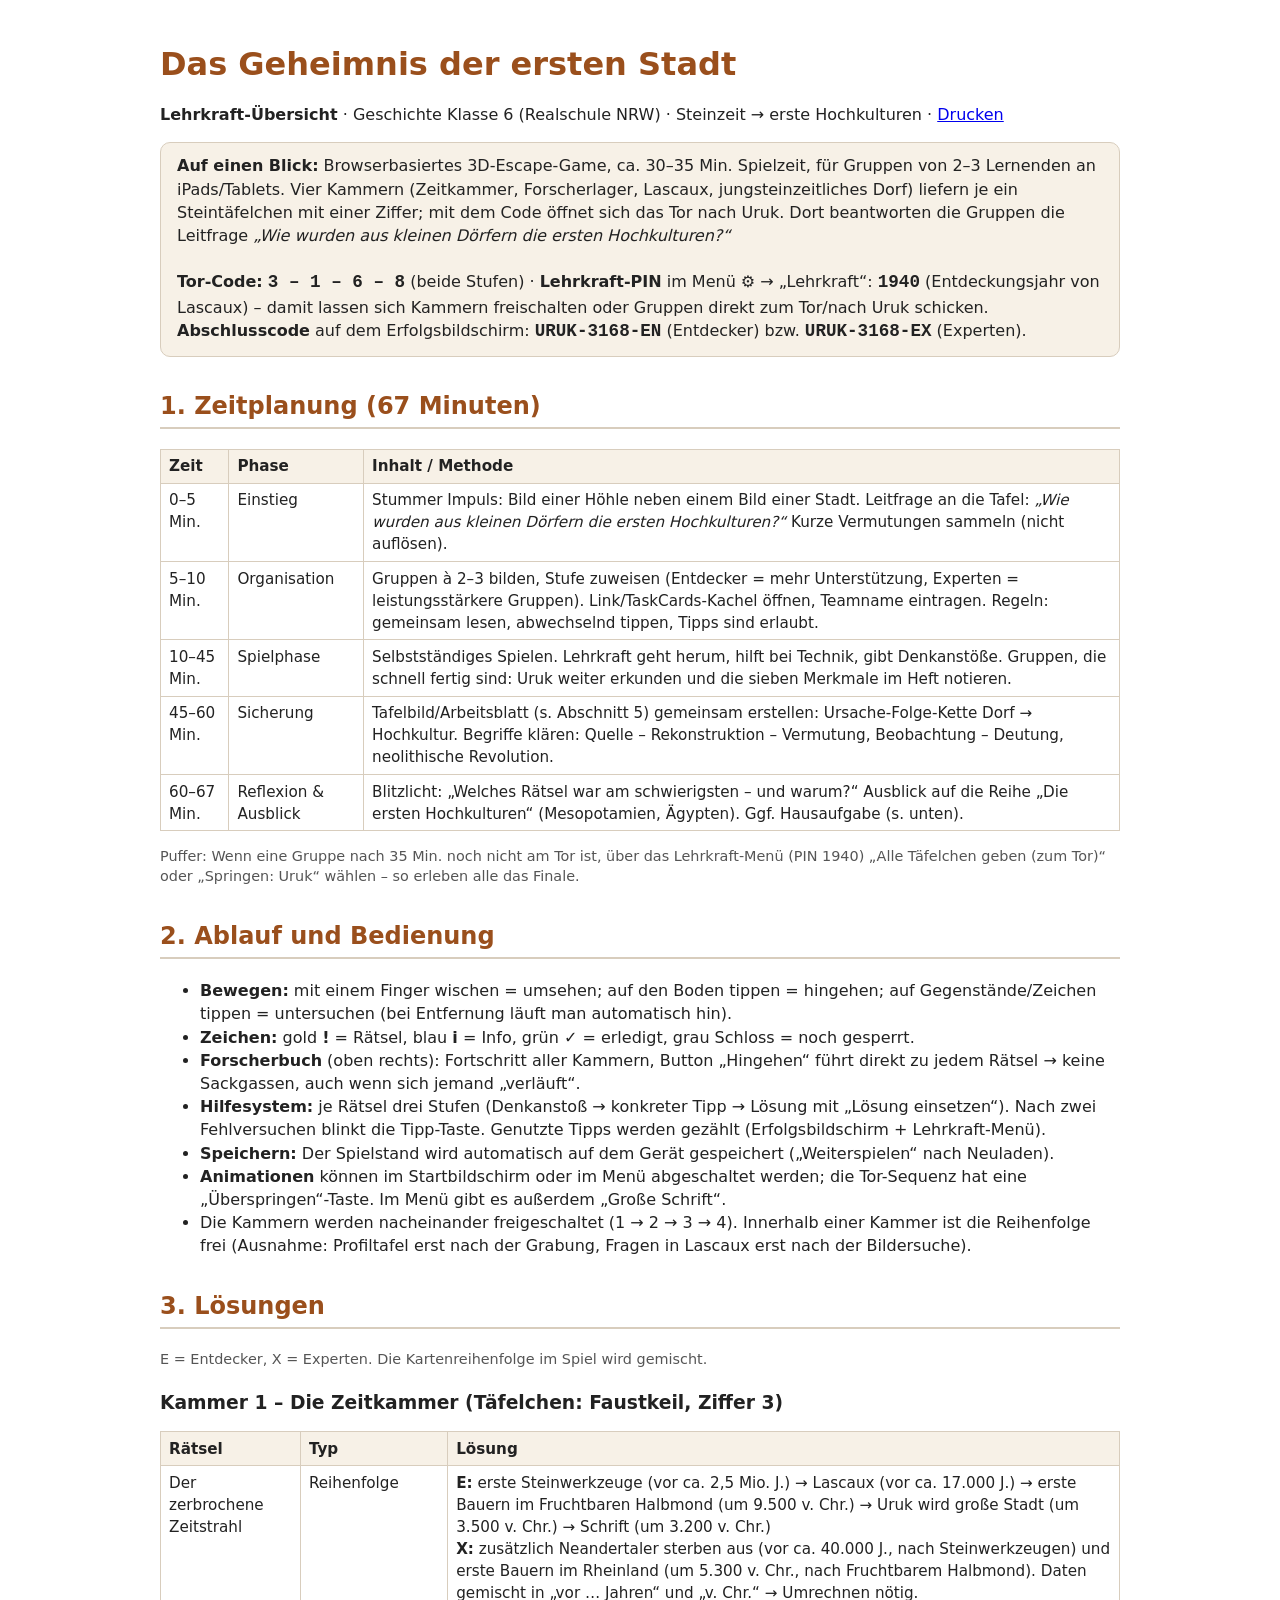
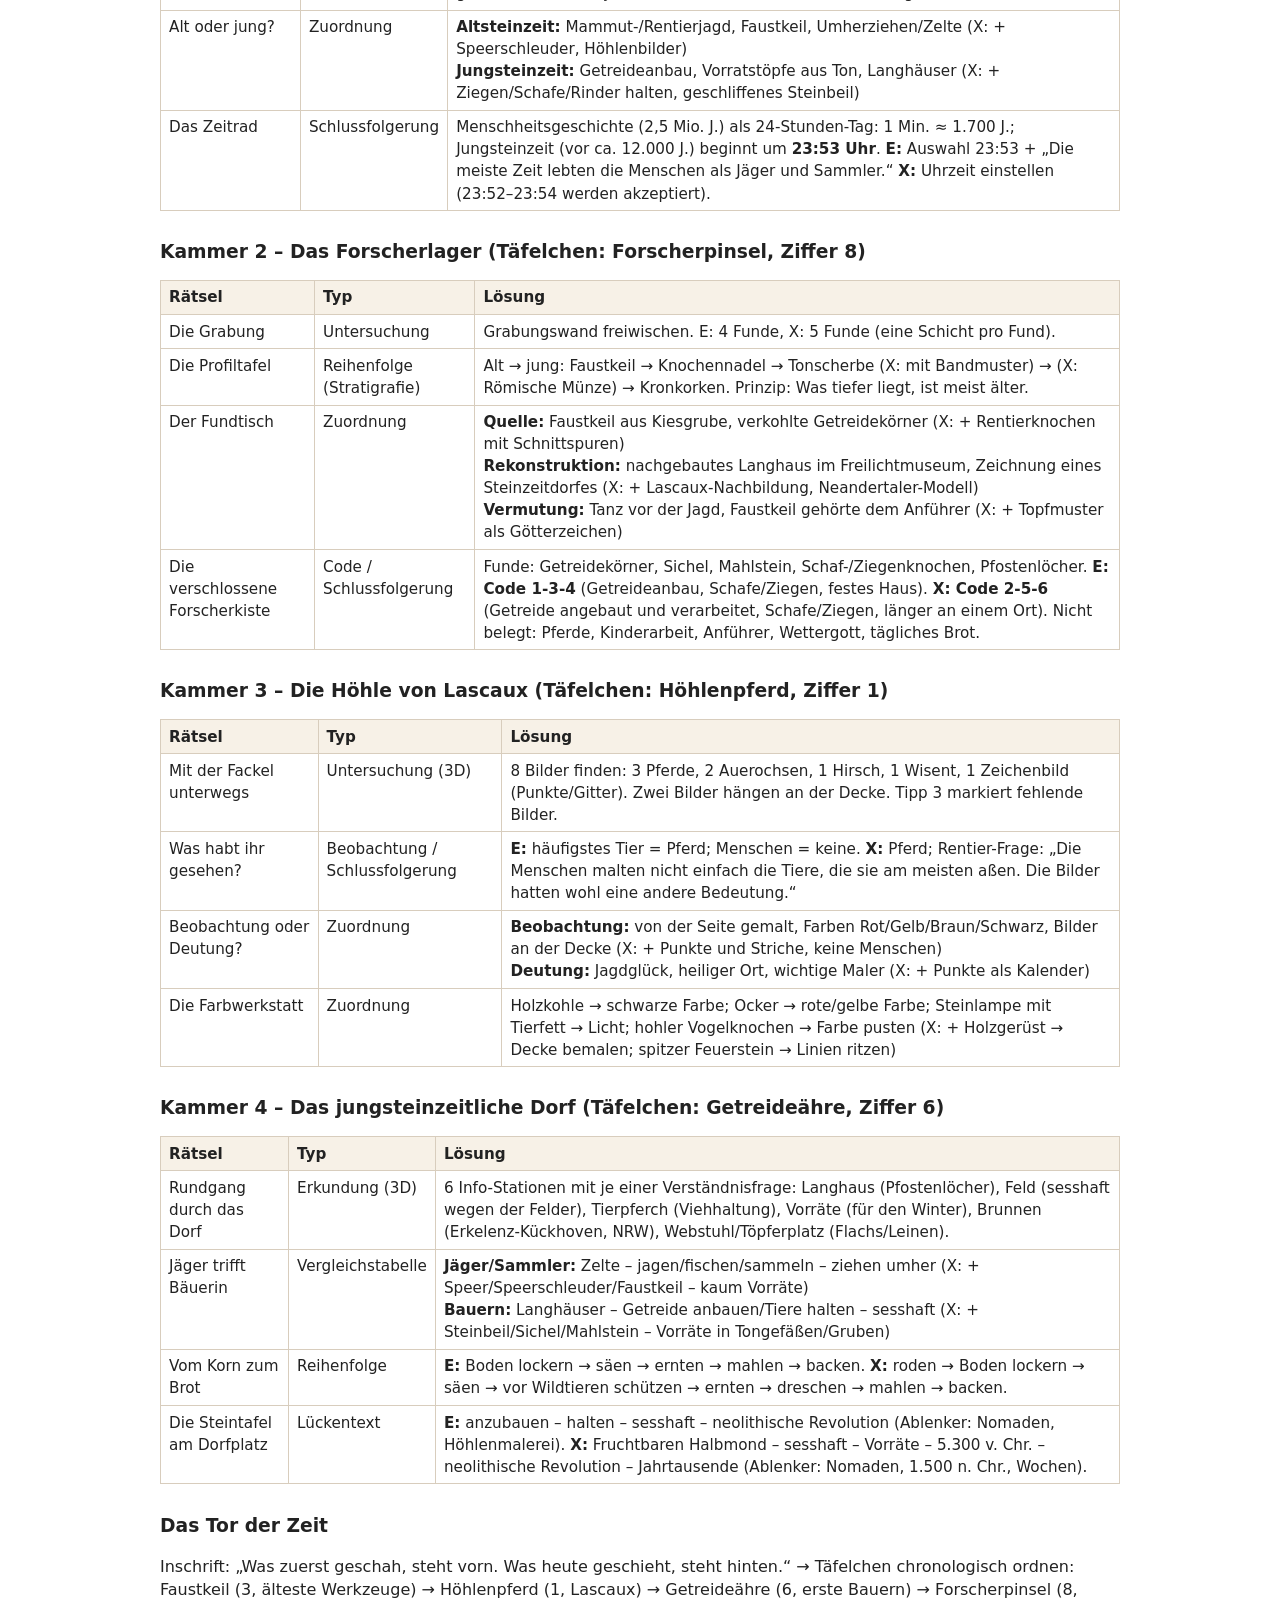
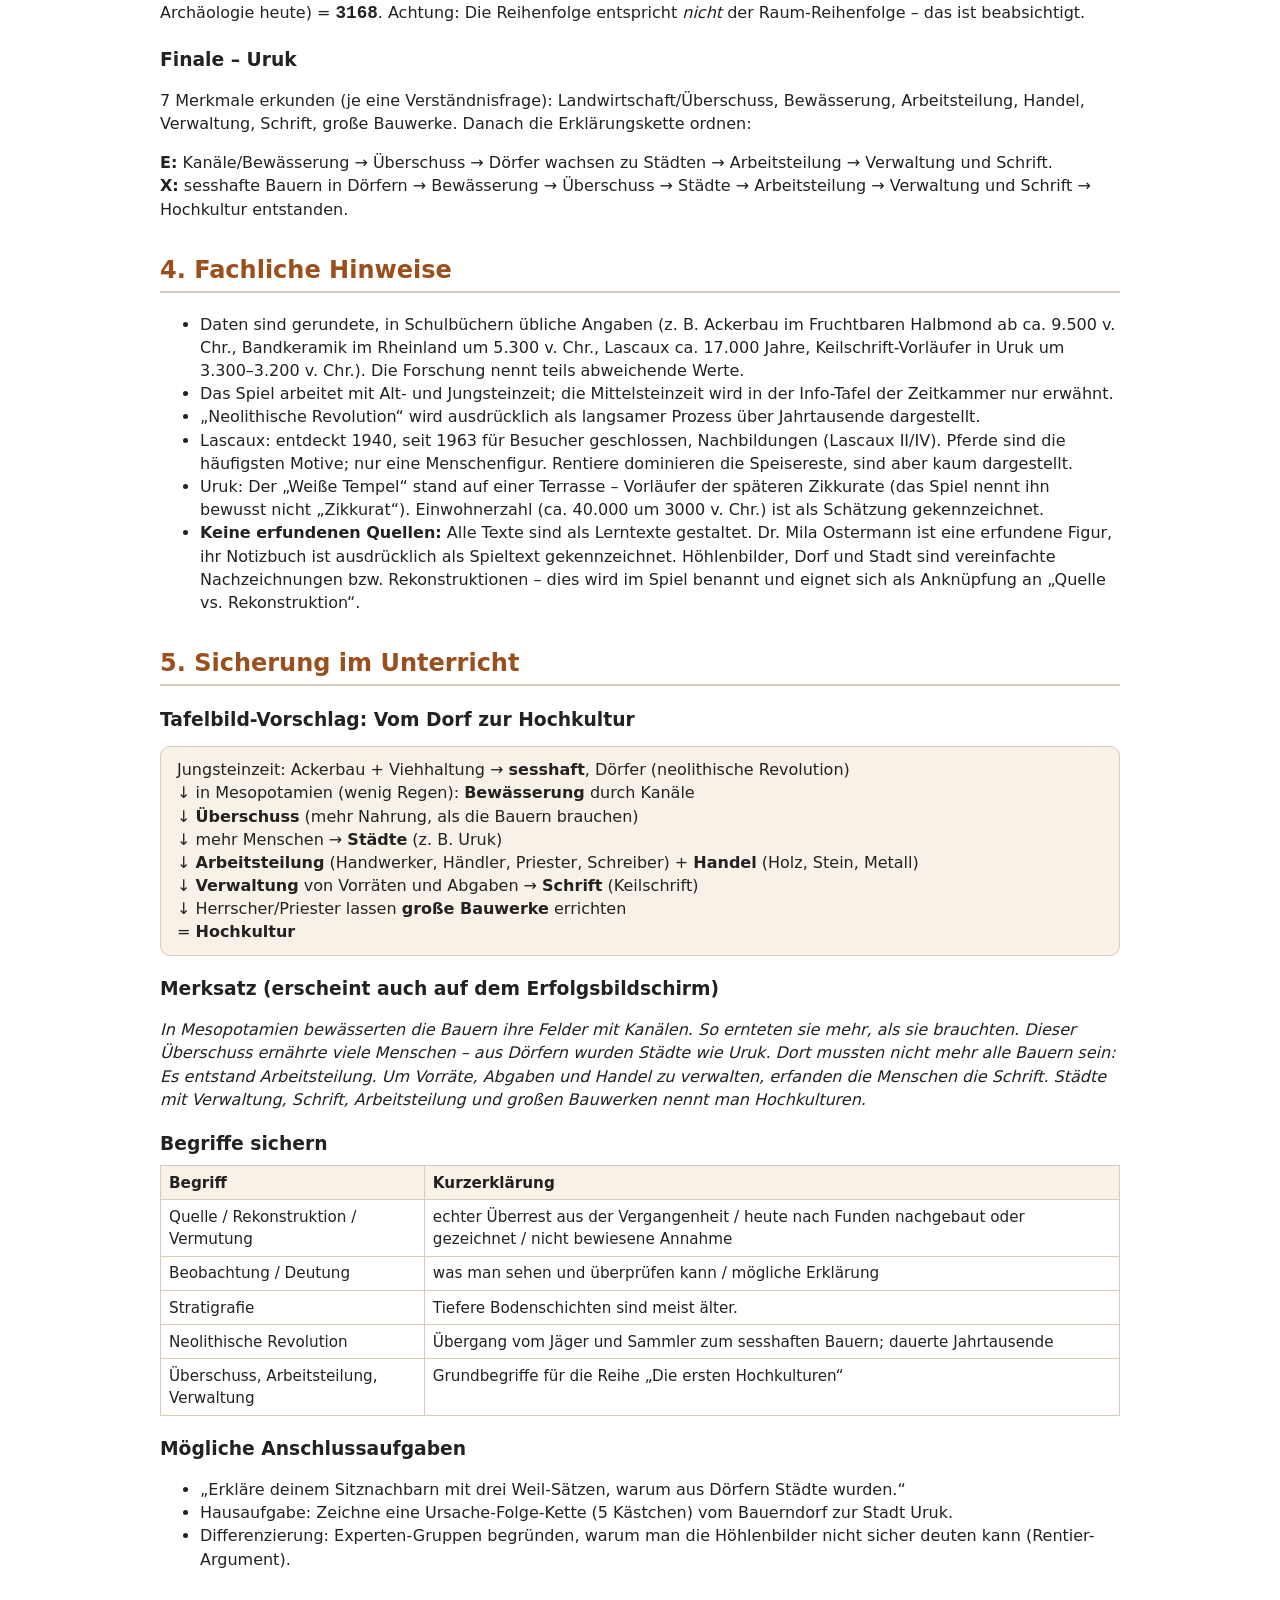
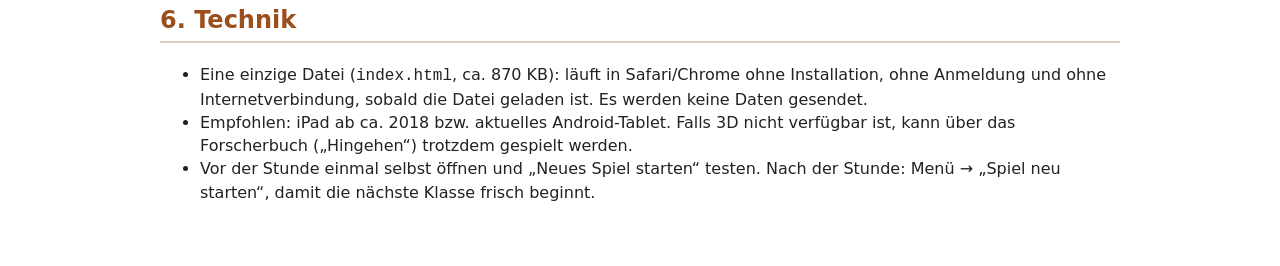
==== erste-stadt/lehrkraft.html @ 6abe15ce "Neues 3D-Escape-Game „Das Geheimnis der ersten Stadt“ (Geschichte Kl. 6) Browserbasiertes Escape-Gam" ====
<!doctype html>
<html lang="de">
<head>
<meta charset="utf-8">
<meta name="viewport" content="width=device-width, initial-scale=1">
<title>Lehrkraft-Übersicht – Das Geheimnis der ersten Stadt</title>
<style>
  :root { --ink:#222; --muted:#555; --acc:#9a4f1c; --bg:#fff; --line:#d8cdbd; --soft:#f7f1e7; }
  @media (prefers-color-scheme: dark) { :root:not([data-theme="light"]) { --ink:#eee; --muted:#bbb; --acc:#f0a86a; --bg:#1b1713; --line:#4a3f33; --soft:#2a231c; } }
  body { font-family: system-ui, -apple-system, "Segoe UI", sans-serif; color: var(--ink); background: var(--bg); max-width: 960px; margin: 0 auto; padding: 1.2rem 16px 3rem; line-height: 1.45; font-size: 16px; }
  h1 { color: var(--acc); margin-bottom: .2rem; } h2 { color: var(--acc); border-bottom: 2px solid var(--line); padding-bottom: .2rem; margin-top: 2rem; }
  h3 { margin: 1.2rem 0 .4rem; }
  table { border-collapse: collapse; width: 100%; margin: .5rem 0; font-size: .95rem; }
  th, td { border: 1px solid var(--line); padding: .35rem .5rem; vertical-align: top; text-align: left; }
  th { background: var(--soft); }
  .box { background: var(--soft); border: 1px solid var(--line); border-radius: 10px; padding: .7rem 1rem; margin: .8rem 0; }
  .code { font-family: ui-monospace, Menlo, monospace; font-weight: 700; font-size: 1.1em; }
  .small { color: var(--muted); font-size: .9rem; }
  .wrap { overflow-x: auto; }
  @media print { body { font-size: 11pt; max-width: none; } h2 { break-after: avoid; } table { break-inside: auto; } tr { break-inside: avoid; } .noprint { display: none; } }
</style>
</head>
<body>
<h1>Das Geheimnis der ersten Stadt</h1>
<p><b>Lehrkraft-Übersicht</b> · Geschichte Klasse 6 (Realschule NRW) · Steinzeit → erste Hochkulturen · <span class="noprint"><a href="javascript:print()">Drucken</a></span></p>

<div class="box">
  <b>Auf einen Blick:</b> Browserbasiertes 3D-Escape-Game, ca. 30–35 Min. Spielzeit, für Gruppen von 2–3 Lernenden an iPads/Tablets. Vier Kammern (Zeitkammer, Forscherlager, Lascaux, jungsteinzeitliches Dorf) liefern je ein Steintäfelchen mit einer Ziffer; mit dem Code öffnet sich das Tor nach Uruk. Dort beantworten die Gruppen die Leitfrage <i>„Wie wurden aus kleinen Dörfern die ersten Hochkulturen?“</i>
  <br><br>
  <b>Tor-Code:</b> <span class="code">3 – 1 – 6 – 8</span> (beide Stufen) · <b>Lehrkraft-PIN</b> im Menü ⚙️ → „Lehrkraft“: <span class="code">1940</span> (Entdeckungsjahr von Lascaux) – damit lassen sich Kammern freischalten oder Gruppen direkt zum Tor/nach Uruk schicken.
  <br><b>Abschlusscode</b> auf dem Erfolgsbildschirm: <span class="code">URUK-3168-EN</span> (Entdecker) bzw. <span class="code">URUK-3168-EX</span> (Experten).
</div>

<h2>1. Zeitplanung (67 Minuten)</h2>
<table>
<tr><th>Zeit</th><th>Phase</th><th>Inhalt / Methode</th></tr>
<tr><td>0–5 Min.</td><td>Einstieg</td><td>Stummer Impuls: Bild einer Höhle neben einem Bild einer Stadt. Leitfrage an die Tafel: <i>„Wie wurden aus kleinen Dörfern die ersten Hochkulturen?“</i> Kurze Vermutungen sammeln (nicht auflösen).</td></tr>
<tr><td>5–10 Min.</td><td>Organisation</td><td>Gruppen à 2–3 bilden, Stufe zuweisen (Entdecker = mehr Unterstützung, Experten = leistungsstärkere Gruppen). Link/TaskCards-Kachel öffnen, Teamname eintragen. Regeln: gemeinsam lesen, abwechselnd tippen, Tipps sind erlaubt.</td></tr>
<tr><td>10–45 Min.</td><td>Spielphase</td><td>Selbstständiges Spielen. Lehrkraft geht herum, hilft bei Technik, gibt Denkanstöße. Gruppen, die schnell fertig sind: Uruk weiter erkunden und die sieben Merkmale im Heft notieren.</td></tr>
<tr><td>45–60 Min.</td><td>Sicherung</td><td>Tafelbild/Arbeitsblatt (s. Abschnitt 5) gemeinsam erstellen: Ursache-Folge-Kette Dorf → Hochkultur. Begriffe klären: Quelle – Rekonstruktion – Vermutung, Beobachtung – Deutung, neolithische Revolution.</td></tr>
<tr><td>60–67 Min.</td><td>Reflexion & Ausblick</td><td>Blitzlicht: „Welches Rätsel war am schwierigsten – und warum?“ Ausblick auf die Reihe „Die ersten Hochkulturen“ (Mesopotamien, Ägypten). Ggf. Hausaufgabe (s. unten).</td></tr>
</table>
<p class="small">Puffer: Wenn eine Gruppe nach 35 Min. noch nicht am Tor ist, über das Lehrkraft-Menü (PIN 1940) „Alle Täfelchen geben (zum Tor)“ oder „Springen: Uruk“ wählen – so erleben alle das Finale.</p>

<h2>2. Ablauf und Bedienung</h2>
<ul>
  <li><b>Bewegen:</b> mit einem Finger wischen = umsehen; auf den Boden tippen = hingehen; auf Gegenstände/Zeichen tippen = untersuchen (bei Entfernung läuft man automatisch hin).</li>
  <li><b>Zeichen:</b> gold <b>!</b> = Rätsel, blau <b>i</b> = Info, grün <b>✓</b> = erledigt, grau Schloss = noch gesperrt.</li>
  <li><b>Forscherbuch</b> (oben rechts): Fortschritt aller Kammern, Button „Hingehen“ führt direkt zu jedem Rätsel → keine Sackgassen, auch wenn sich jemand „verläuft“.</li>
  <li><b>Hilfesystem:</b> je Rätsel drei Stufen (Denkanstoß → konkreter Tipp → Lösung mit „Lösung einsetzen“). Nach zwei Fehlversuchen blinkt die Tipp-Taste. Genutzte Tipps werden gezählt (Erfolgsbildschirm + Lehrkraft-Menü).</li>
  <li><b>Speichern:</b> Der Spielstand wird automatisch auf dem Gerät gespeichert („Weiterspielen“ nach Neuladen).</li>
  <li><b>Animationen</b> können im Startbildschirm oder im Menü abgeschaltet werden; die Tor-Sequenz hat eine „Überspringen“-Taste. Im Menü gibt es außerdem „Große Schrift“.</li>
  <li>Die Kammern werden nacheinander freigeschaltet (1 → 2 → 3 → 4). Innerhalb einer Kammer ist die Reihenfolge frei (Ausnahme: Profiltafel erst nach der Grabung, Fragen in Lascaux erst nach der Bildersuche).</li>
</ul>

<h2>3. Lösungen</h2>
<p class="small">E = Entdecker, X = Experten. Die Kartenreihenfolge im Spiel wird gemischt.</p>

<h3>Kammer 1 – Die Zeitkammer (Täfelchen: Faustkeil, Ziffer 3)</h3>
<div class="wrap"><table>
<tr><th>Rätsel</th><th>Typ</th><th>Lösung</th></tr>
<tr><td>Der zerbrochene Zeitstrahl</td><td>Reihenfolge</td><td><b>E:</b> erste Steinwerkzeuge (vor ca. 2,5 Mio. J.) → Lascaux (vor ca. 17.000 J.) → erste Bauern im Fruchtbaren Halbmond (um 9.500 v. Chr.) → Uruk wird große Stadt (um 3.500 v. Chr.) → Schrift (um 3.200 v. Chr.)<br><b>X:</b> zusätzlich Neandertaler sterben aus (vor ca. 40.000 J., nach Steinwerkzeugen) und erste Bauern im Rheinland (um 5.300 v. Chr., nach Fruchtbarem Halbmond). Daten gemischt in „vor … Jahren“ und „v. Chr.“ → Umrechnen nötig.</td></tr>
<tr><td>Alt oder jung?</td><td>Zuordnung</td><td><b>Altsteinzeit:</b> Mammut-/Rentierjagd, Faustkeil, Umherziehen/Zelte (X: + Speerschleuder, Höhlenbilder)<br><b>Jungsteinzeit:</b> Getreideanbau, Vorratstöpfe aus Ton, Langhäuser (X: + Ziegen/Schafe/Rinder halten, geschliffenes Steinbeil)</td></tr>
<tr><td>Das Zeitrad</td><td>Schlussfolgerung</td><td>Menschheitsgeschichte (2,5 Mio. J.) als 24-Stunden-Tag: 1 Min. ≈ 1.700 J.; Jungsteinzeit (vor ca. 12.000 J.) beginnt um <b>23:53 Uhr</b>. <b>E:</b> Auswahl 23:53 + „Die meiste Zeit lebten die Menschen als Jäger und Sammler.“ <b>X:</b> Uhrzeit einstellen (23:52–23:54 werden akzeptiert).</td></tr>
</table></div>

<h3>Kammer 2 – Das Forscherlager (Täfelchen: Forscherpinsel, Ziffer 8)</h3>
<div class="wrap"><table>
<tr><th>Rätsel</th><th>Typ</th><th>Lösung</th></tr>
<tr><td>Die Grabung</td><td>Untersuchung</td><td>Grabungswand freiwischen. E: 4 Funde, X: 5 Funde (eine Schicht pro Fund).</td></tr>
<tr><td>Die Profiltafel</td><td>Reihenfolge (Stratigrafie)</td><td>Alt → jung: Faustkeil → Knochennadel → Tonscherbe (X: mit Bandmuster) → (X: Römische Münze) → Kronkorken. Prinzip: Was tiefer liegt, ist meist älter.</td></tr>
<tr><td>Der Fundtisch</td><td>Zuordnung</td><td><b>Quelle:</b> Faustkeil aus Kiesgrube, verkohlte Getreidekörner (X: + Rentierknochen mit Schnittspuren)<br><b>Rekonstruktion:</b> nachgebautes Langhaus im Freilichtmuseum, Zeichnung eines Steinzeitdorfes (X: + Lascaux-Nachbildung, Neandertaler-Modell)<br><b>Vermutung:</b> Tanz vor der Jagd, Faustkeil gehörte dem Anführer (X: + Topfmuster als Götterzeichen)</td></tr>
<tr><td>Die verschlossene Forscherkiste</td><td>Code / Schlussfolgerung</td><td>Funde: Getreidekörner, Sichel, Mahlstein, Schaf-/Ziegenknochen, Pfostenlöcher. <b>E: Code 1-3-4</b> (Getreideanbau, Schafe/Ziegen, festes Haus). <b>X: Code 2-5-6</b> (Getreide angebaut und verarbeitet, Schafe/Ziegen, länger an einem Ort). Nicht belegt: Pferde, Kinderarbeit, Anführer, Wettergott, tägliches Brot.</td></tr>
</table></div>

<h3>Kammer 3 – Die Höhle von Lascaux (Täfelchen: Höhlenpferd, Ziffer 1)</h3>
<div class="wrap"><table>
<tr><th>Rätsel</th><th>Typ</th><th>Lösung</th></tr>
<tr><td>Mit der Fackel unterwegs</td><td>Untersuchung (3D)</td><td>8 Bilder finden: 3 Pferde, 2 Auerochsen, 1 Hirsch, 1 Wisent, 1 Zeichenbild (Punkte/Gitter). Zwei Bilder hängen an der Decke. Tipp 3 markiert fehlende Bilder.</td></tr>
<tr><td>Was habt ihr gesehen?</td><td>Beobachtung / Schlussfolgerung</td><td><b>E:</b> häufigstes Tier = Pferd; Menschen = keine. <b>X:</b> Pferd; Rentier-Frage: „Die Menschen malten nicht einfach die Tiere, die sie am meisten aßen. Die Bilder hatten wohl eine andere Bedeutung.“</td></tr>
<tr><td>Beobachtung oder Deutung?</td><td>Zuordnung</td><td><b>Beobachtung:</b> von der Seite gemalt, Farben Rot/Gelb/Braun/Schwarz, Bilder an der Decke (X: + Punkte und Striche, keine Menschen)<br><b>Deutung:</b> Jagdglück, heiliger Ort, wichtige Maler (X: + Punkte als Kalender)</td></tr>
<tr><td>Die Farbwerkstatt</td><td>Zuordnung</td><td>Holzkohle → schwarze Farbe; Ocker → rote/gelbe Farbe; Steinlampe mit Tierfett → Licht; hohler Vogelknochen → Farbe pusten (X: + Holzgerüst → Decke bemalen; spitzer Feuerstein → Linien ritzen)</td></tr>
</table></div>

<h3>Kammer 4 – Das jungsteinzeitliche Dorf (Täfelchen: Getreideähre, Ziffer 6)</h3>
<div class="wrap"><table>
<tr><th>Rätsel</th><th>Typ</th><th>Lösung</th></tr>
<tr><td>Rundgang durch das Dorf</td><td>Erkundung (3D)</td><td>6 Info-Stationen mit je einer Verständnisfrage: Langhaus (Pfostenlöcher), Feld (sesshaft wegen der Felder), Tierpferch (Viehhaltung), Vorräte (für den Winter), Brunnen (Erkelenz-Kückhoven, NRW), Webstuhl/Töpferplatz (Flachs/Leinen).</td></tr>
<tr><td>Jäger trifft Bäuerin</td><td>Vergleichstabelle</td><td><b>Jäger/Sammler:</b> Zelte – jagen/fischen/sammeln – ziehen umher (X: + Speer/Speerschleuder/Faustkeil – kaum Vorräte)<br><b>Bauern:</b> Langhäuser – Getreide anbauen/Tiere halten – sesshaft (X: + Steinbeil/Sichel/Mahlstein – Vorräte in Tongefäßen/Gruben)</td></tr>
<tr><td>Vom Korn zum Brot</td><td>Reihenfolge</td><td><b>E:</b> Boden lockern → säen → ernten → mahlen → backen. <b>X:</b> roden → Boden lockern → säen → vor Wildtieren schützen → ernten → dreschen → mahlen → backen.</td></tr>
<tr><td>Die Steintafel am Dorfplatz</td><td>Lückentext</td><td><b>E:</b> anzubauen – halten – sesshaft – neolithische Revolution (Ablenker: Nomaden, Höhlenmalerei). <b>X:</b> Fruchtbaren Halbmond – sesshaft – Vorräte – 5.300 v. Chr. – neolithische Revolution – Jahrtausende (Ablenker: Nomaden, 1.500 n. Chr., Wochen).</td></tr>
</table></div>

<h3>Das Tor der Zeit</h3>
<p>Inschrift: „Was zuerst geschah, steht vorn. Was heute geschieht, steht hinten.“ → Täfelchen chronologisch ordnen: Faustkeil (3, älteste Werkzeuge) → Höhlenpferd (1, Lascaux) → Getreideähre (6, erste Bauern) → Forscherpinsel (8, Archäologie heute) = <span class="code">3168</span>. Achtung: Die Reihenfolge entspricht <i>nicht</i> der Raum-Reihenfolge – das ist beabsichtigt.</p>

<h3>Finale – Uruk</h3>
<p>7 Merkmale erkunden (je eine Verständnisfrage): Landwirtschaft/Überschuss, Bewässerung, Arbeitsteilung, Handel, Verwaltung, Schrift, große Bauwerke. Danach die Erklärungskette ordnen:</p>
<p><b>E:</b> Kanäle/Bewässerung → Überschuss → Dörfer wachsen zu Städten → Arbeitsteilung → Verwaltung und Schrift.<br>
<b>X:</b> sesshafte Bauern in Dörfern → Bewässerung → Überschuss → Städte → Arbeitsteilung → Verwaltung und Schrift → Hochkultur entstanden.</p>

<h2>4. Fachliche Hinweise</h2>
<ul>
  <li>Daten sind gerundete, in Schulbüchern übliche Angaben (z. B. Ackerbau im Fruchtbaren Halbmond ab ca. 9.500 v. Chr., Bandkeramik im Rheinland um 5.300 v. Chr., Lascaux ca. 17.000 Jahre, Keilschrift-Vorläufer in Uruk um 3.300–3.200 v. Chr.). Die Forschung nennt teils abweichende Werte.</li>
  <li>Das Spiel arbeitet mit Alt- und Jungsteinzeit; die Mittelsteinzeit wird in der Info-Tafel der Zeitkammer nur erwähnt.</li>
  <li>„Neolithische Revolution“ wird ausdrücklich als langsamer Prozess über Jahrtausende dargestellt.</li>
  <li>Lascaux: entdeckt 1940, seit 1963 für Besucher geschlossen, Nachbildungen (Lascaux II/IV). Pferde sind die häufigsten Motive; nur eine Menschenfigur. Rentiere dominieren die Speisereste, sind aber kaum dargestellt.</li>
  <li>Uruk: Der „Weiße Tempel“ stand auf einer Terrasse – Vorläufer der späteren Zikkurate (das Spiel nennt ihn bewusst nicht „Zikkurat“). Einwohnerzahl (ca. 40.000 um 3000 v. Chr.) ist als Schätzung gekennzeichnet.</li>
  <li><b>Keine erfundenen Quellen:</b> Alle Texte sind als Lerntexte gestaltet. Dr. Mila Ostermann ist eine erfundene Figur, ihr Notizbuch ist ausdrücklich als Spieltext gekennzeichnet. Höhlenbilder, Dorf und Stadt sind vereinfachte Nachzeichnungen bzw. Rekonstruktionen – dies wird im Spiel benannt und eignet sich als Anknüpfung an „Quelle vs. Rekonstruktion“.</li>
</ul>

<h2>5. Sicherung im Unterricht</h2>
<h3>Tafelbild-Vorschlag: Vom Dorf zur Hochkultur</h3>
<div class="box">
Jungsteinzeit: Ackerbau + Viehhaltung → <b>sesshaft</b>, Dörfer (neolithische Revolution)<br>
↓ in Mesopotamien (wenig Regen): <b>Bewässerung</b> durch Kanäle<br>
↓ <b>Überschuss</b> (mehr Nahrung, als die Bauern brauchen)<br>
↓ mehr Menschen → <b>Städte</b> (z. B. Uruk)<br>
↓ <b>Arbeitsteilung</b> (Handwerker, Händler, Priester, Schreiber) + <b>Handel</b> (Holz, Stein, Metall)<br>
↓ <b>Verwaltung</b> von Vorräten und Abgaben → <b>Schrift</b> (Keilschrift)<br>
↓ Herrscher/Priester lassen <b>große Bauwerke</b> errichten<br>
= <b>Hochkultur</b>
</div>
<h3>Merksatz (erscheint auch auf dem Erfolgsbildschirm)</h3>
<p><i>In Mesopotamien bewässerten die Bauern ihre Felder mit Kanälen. So ernteten sie mehr, als sie brauchten. Dieser Überschuss ernährte viele Menschen – aus Dörfern wurden Städte wie Uruk. Dort mussten nicht mehr alle Bauern sein: Es entstand Arbeitsteilung. Um Vorräte, Abgaben und Handel zu verwalten, erfanden die Menschen die Schrift. Städte mit Verwaltung, Schrift, Arbeitsteilung und großen Bauwerken nennt man Hochkulturen.</i></p>
<h3>Begriffe sichern</h3>
<table>
<tr><th>Begriff</th><th>Kurzerklärung</th></tr>
<tr><td>Quelle / Rekonstruktion / Vermutung</td><td>echter Überrest aus der Vergangenheit / heute nach Funden nachgebaut oder gezeichnet / nicht bewiesene Annahme</td></tr>
<tr><td>Beobachtung / Deutung</td><td>was man sehen und überprüfen kann / mögliche Erklärung</td></tr>
<tr><td>Stratigrafie</td><td>Tiefere Bodenschichten sind meist älter.</td></tr>
<tr><td>Neolithische Revolution</td><td>Übergang vom Jäger und Sammler zum sesshaften Bauern; dauerte Jahrtausende</td></tr>
<tr><td>Überschuss, Arbeitsteilung, Verwaltung</td><td>Grundbegriffe für die Reihe „Die ersten Hochkulturen“</td></tr>
</table>
<h3>Mögliche Anschlussaufgaben</h3>
<ul>
  <li>„Erkläre deinem Sitznachbarn mit drei Weil-Sätzen, warum aus Dörfern Städte wurden.“</li>
  <li>Hausaufgabe: Zeichne eine Ursache-Folge-Kette (5 Kästchen) vom Bauerndorf zur Stadt Uruk.</li>
  <li>Differenzierung: Experten-Gruppen begründen, warum man die Höhlenbilder nicht sicher deuten kann (Rentier-Argument).</li>
</ul>

<h2>6. Technik</h2>
<ul>
  <li>Eine einzige Datei (<code>index.html</code>, ca. 870 KB): läuft in Safari/Chrome ohne Installation, ohne Anmeldung und ohne Internetverbindung, sobald die Datei geladen ist. Es werden keine Daten gesendet.</li>
  <li>Empfohlen: iPad ab ca. 2018 bzw. aktuelles Android-Tablet. Falls 3D nicht verfügbar ist, kann über das Forscherbuch („Hingehen“) trotzdem gespielt werden.</li>
  <li>Vor der Stunde einmal selbst öffnen und „Neues Spiel starten“ testen. Nach der Stunde: Menü → „Spiel neu starten“, damit die nächste Klasse frisch beginnt.</li>
</ul>
</body>
</html>
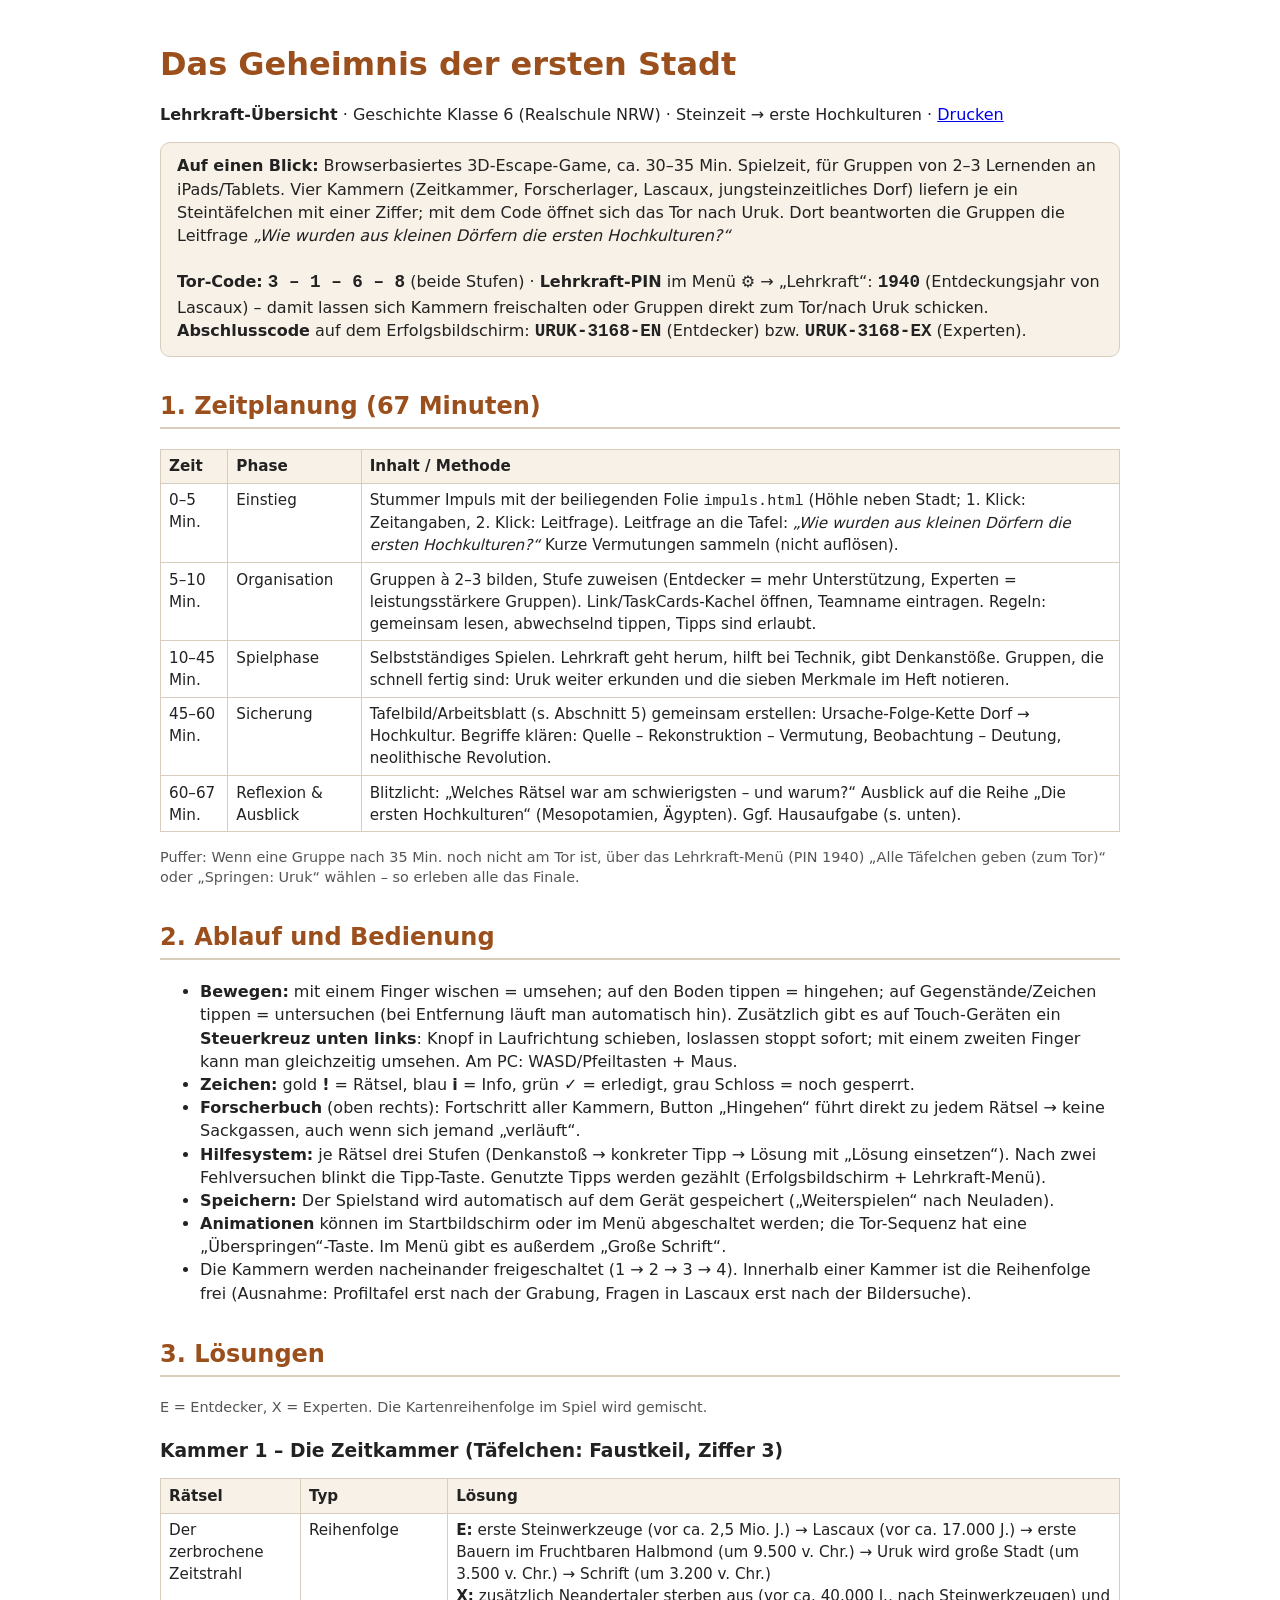
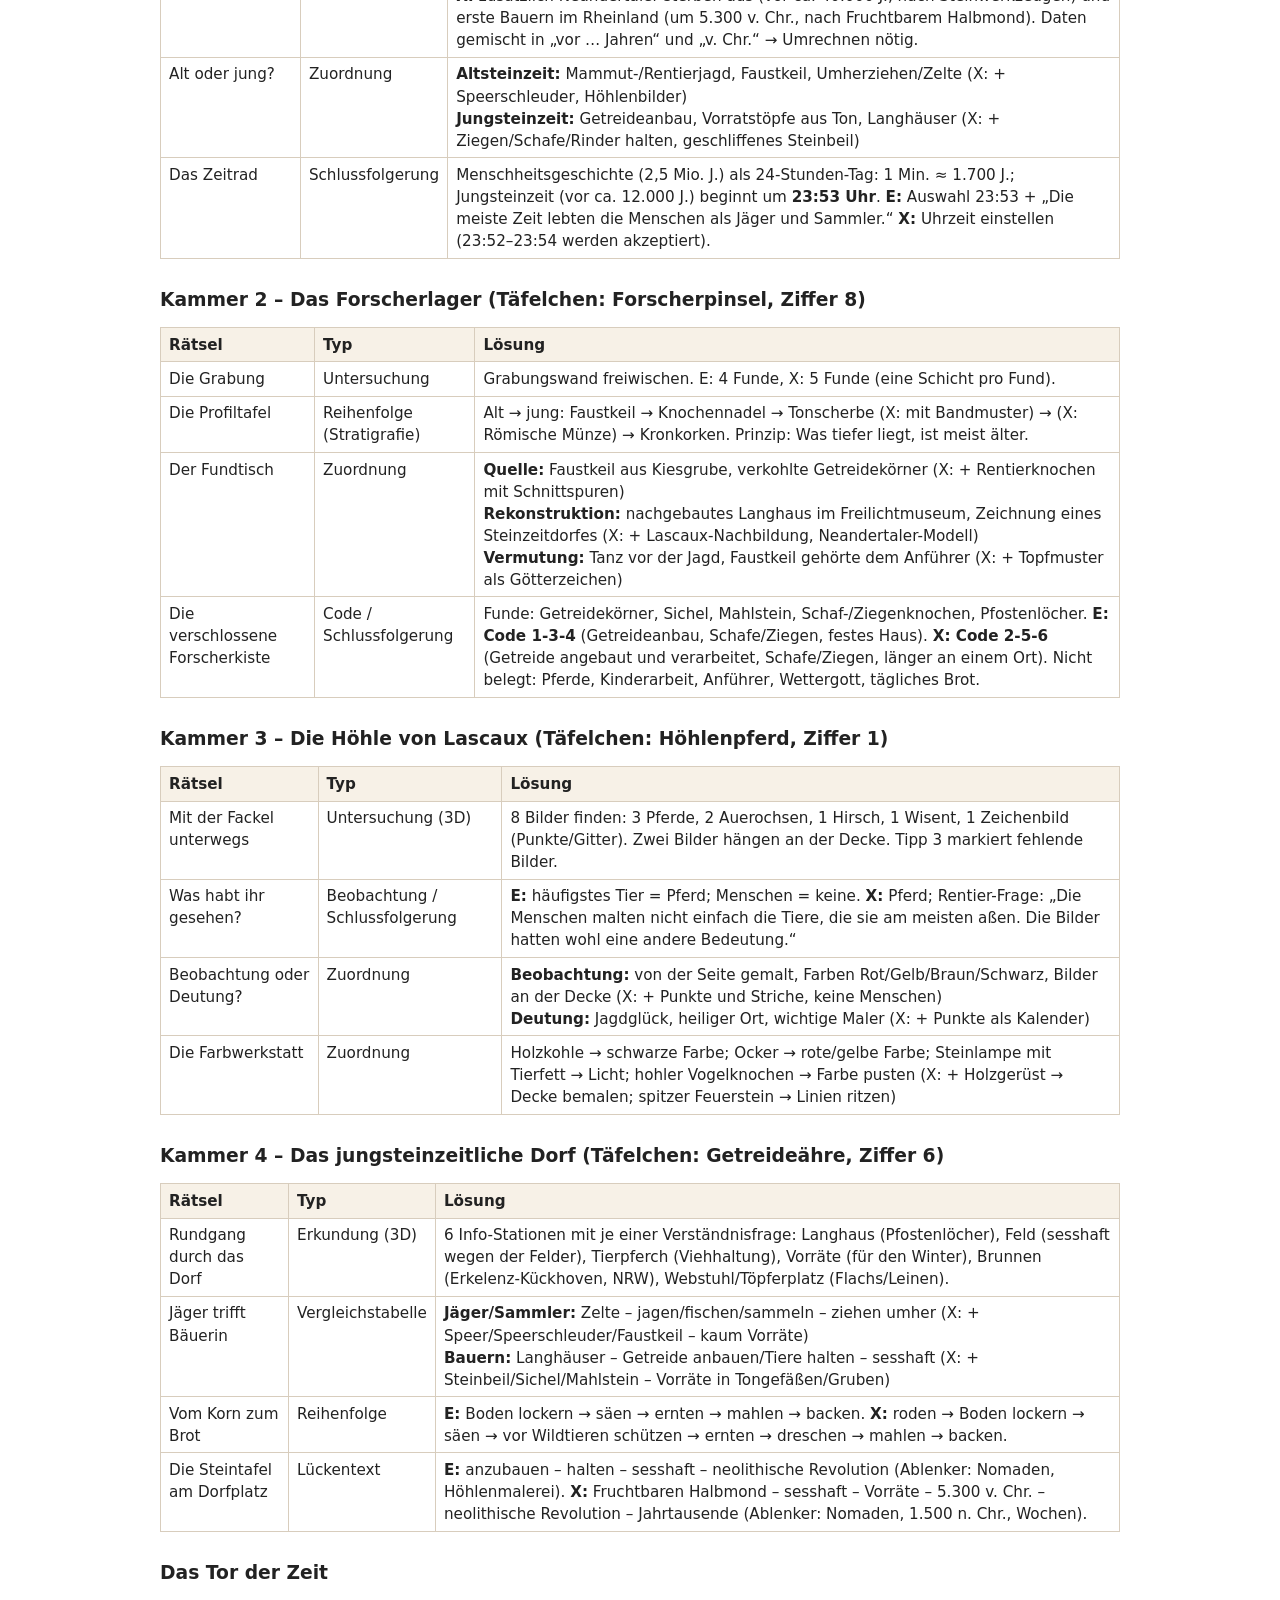
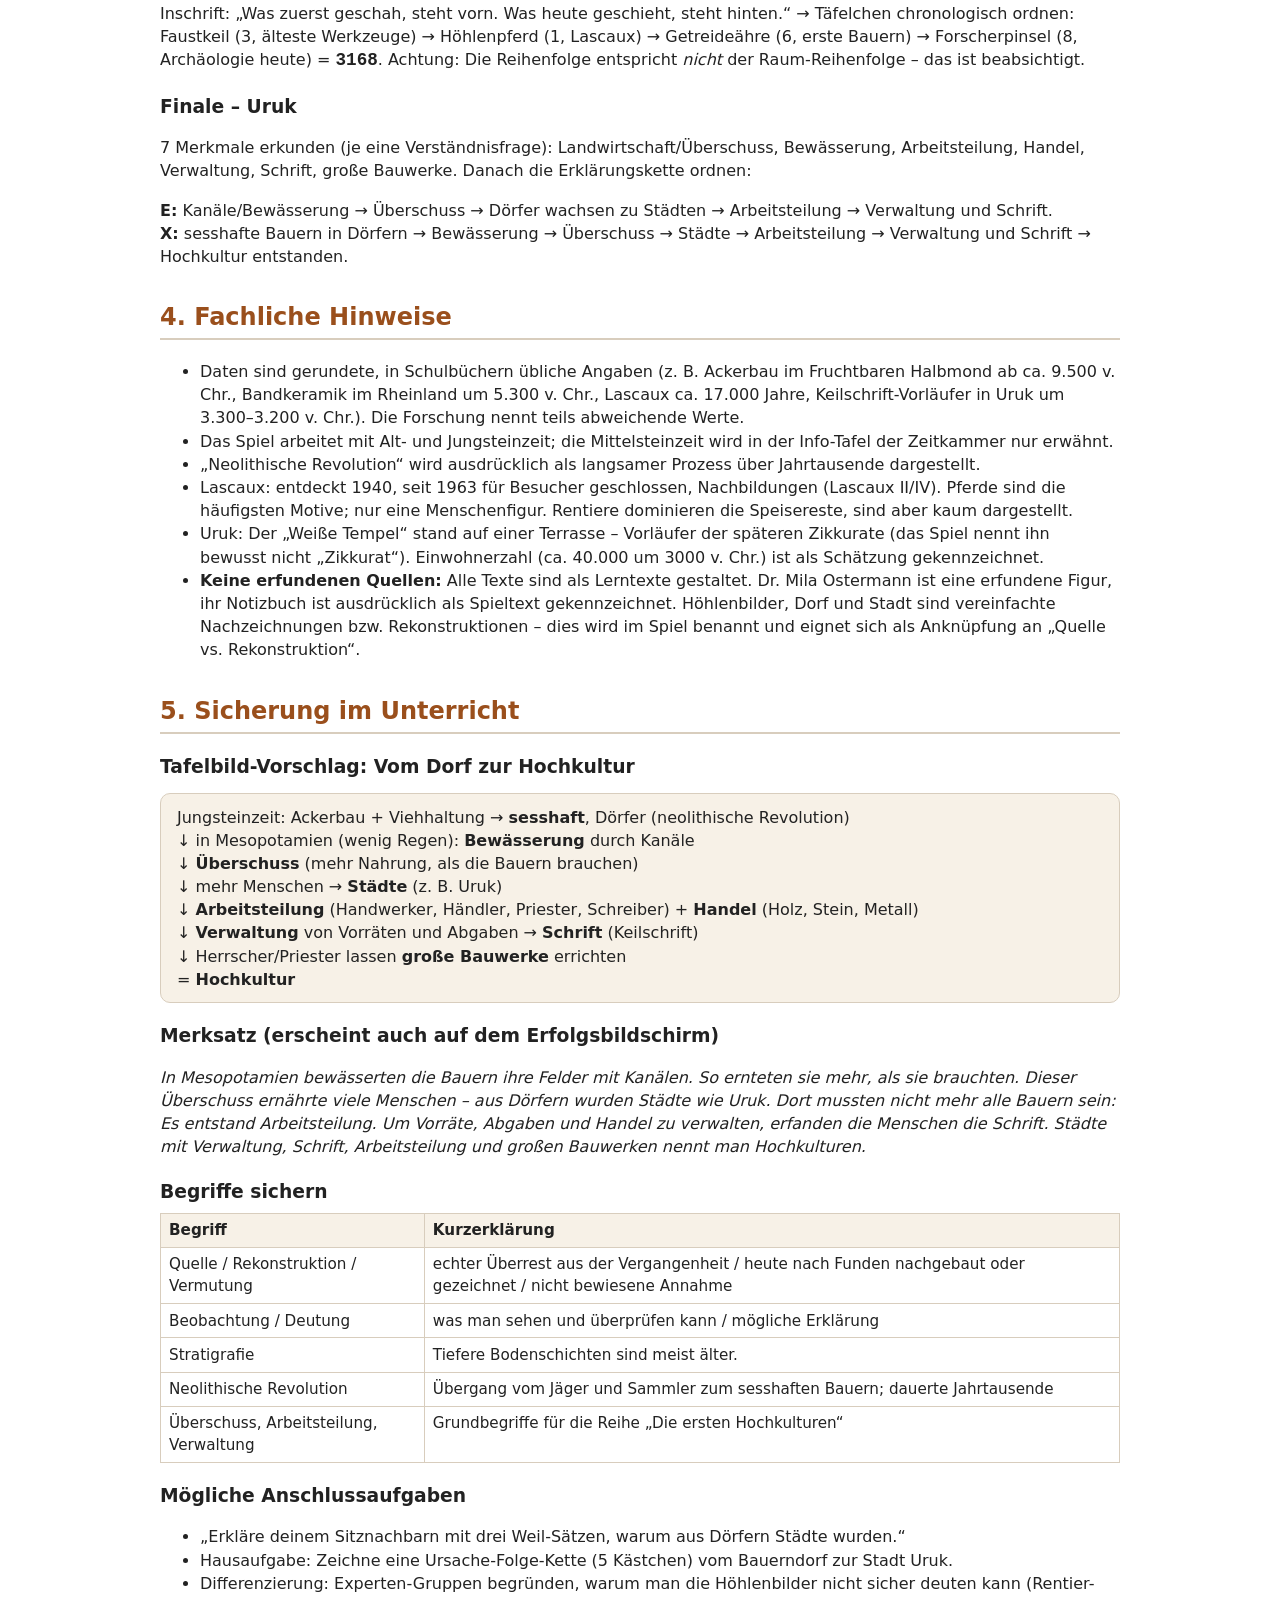
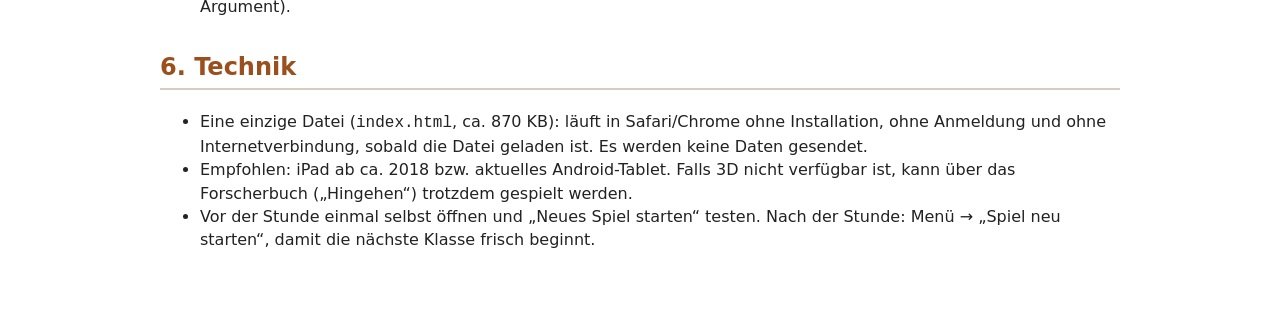
==== commit 72b4f678: "Virtueller Joystick für Touch-Geräte und stummer Impuls für den Einstieg - Steuerkreuz unten links (" ====
--- a/erste-stadt/lehrkraft.html
+++ b/erste-stadt/lehrkraft.html
@@ -34,7 +34,7 @@
 <h2>1. Zeitplanung (67 Minuten)</h2>
 <table>
 <tr><th>Zeit</th><th>Phase</th><th>Inhalt / Methode</th></tr>
-<tr><td>0–5 Min.</td><td>Einstieg</td><td>Stummer Impuls: Bild einer Höhle neben einem Bild einer Stadt. Leitfrage an die Tafel: <i>„Wie wurden aus kleinen Dörfern die ersten Hochkulturen?“</i> Kurze Vermutungen sammeln (nicht auflösen).</td></tr>
+<tr><td>0–5 Min.</td><td>Einstieg</td><td>Stummer Impuls mit der beiliegenden Folie <code>impuls.html</code> (Höhle neben Stadt; 1. Klick: Zeitangaben, 2. Klick: Leitfrage). Leitfrage an die Tafel: <i>„Wie wurden aus kleinen Dörfern die ersten Hochkulturen?“</i> Kurze Vermutungen sammeln (nicht auflösen).</td></tr>
 <tr><td>5–10 Min.</td><td>Organisation</td><td>Gruppen à 2–3 bilden, Stufe zuweisen (Entdecker = mehr Unterstützung, Experten = leistungsstärkere Gruppen). Link/TaskCards-Kachel öffnen, Teamname eintragen. Regeln: gemeinsam lesen, abwechselnd tippen, Tipps sind erlaubt.</td></tr>
 <tr><td>10–45 Min.</td><td>Spielphase</td><td>Selbstständiges Spielen. Lehrkraft geht herum, hilft bei Technik, gibt Denkanstöße. Gruppen, die schnell fertig sind: Uruk weiter erkunden und die sieben Merkmale im Heft notieren.</td></tr>
 <tr><td>45–60 Min.</td><td>Sicherung</td><td>Tafelbild/Arbeitsblatt (s. Abschnitt 5) gemeinsam erstellen: Ursache-Folge-Kette Dorf → Hochkultur. Begriffe klären: Quelle – Rekonstruktion – Vermutung, Beobachtung – Deutung, neolithische Revolution.</td></tr>
@@ -44,7 +44,7 @@
 
 <h2>2. Ablauf und Bedienung</h2>
 <ul>
-  <li><b>Bewegen:</b> mit einem Finger wischen = umsehen; auf den Boden tippen = hingehen; auf Gegenstände/Zeichen tippen = untersuchen (bei Entfernung läuft man automatisch hin).</li>
+  <li><b>Bewegen:</b> mit einem Finger wischen = umsehen; auf den Boden tippen = hingehen; auf Gegenstände/Zeichen tippen = untersuchen (bei Entfernung läuft man automatisch hin). Zusätzlich gibt es auf Touch-Geräten ein <b>Steuerkreuz unten links</b>: Knopf in Laufrichtung schieben, loslassen stoppt sofort; mit einem zweiten Finger kann man gleichzeitig umsehen. Am PC: WASD/Pfeiltasten + Maus.</li>
   <li><b>Zeichen:</b> gold <b>!</b> = Rätsel, blau <b>i</b> = Info, grün <b>✓</b> = erledigt, grau Schloss = noch gesperrt.</li>
   <li><b>Forscherbuch</b> (oben rechts): Fortschritt aller Kammern, Button „Hingehen“ führt direkt zu jedem Rätsel → keine Sackgassen, auch wenn sich jemand „verläuft“.</li>
   <li><b>Hilfesystem:</b> je Rätsel drei Stufen (Denkanstoß → konkreter Tipp → Lösung mit „Lösung einsetzen“). Nach zwei Fehlversuchen blinkt die Tipp-Taste. Genutzte Tipps werden gezählt (Erfolgsbildschirm + Lehrkraft-Menü).</li>
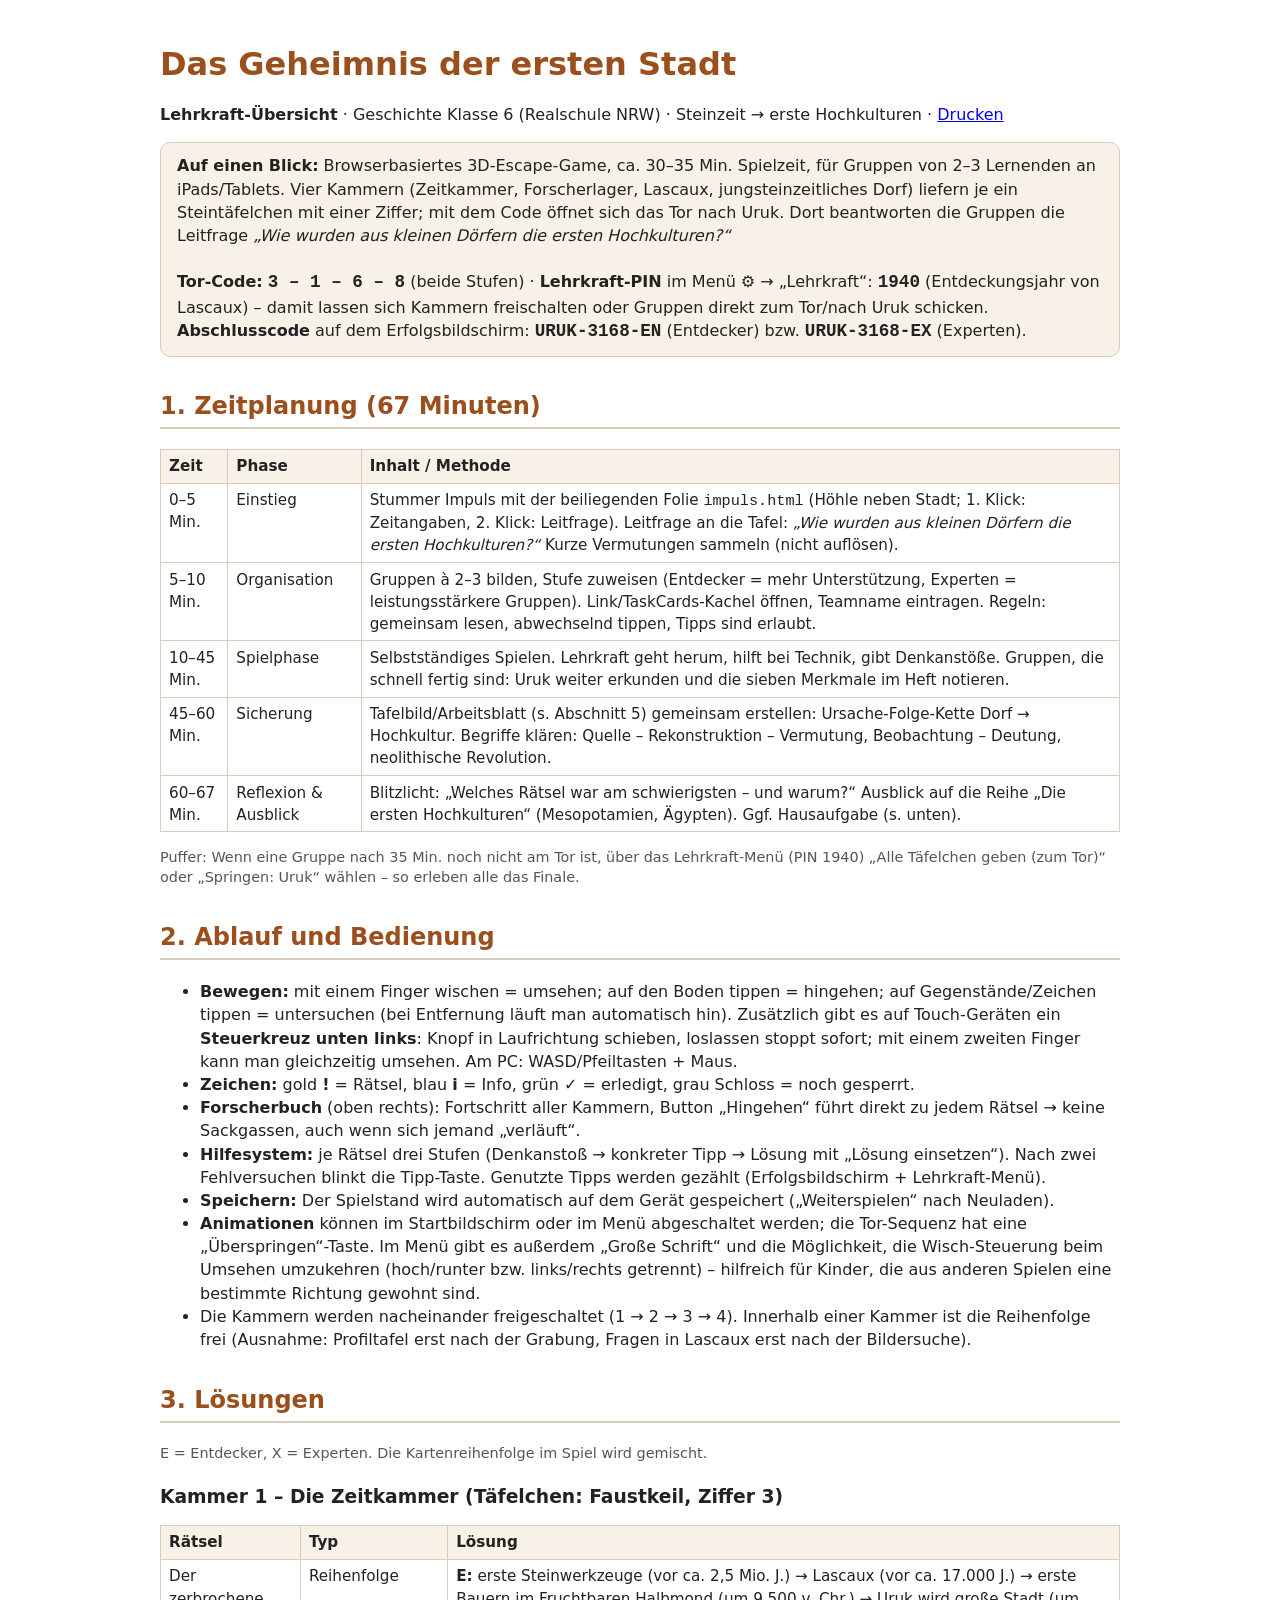
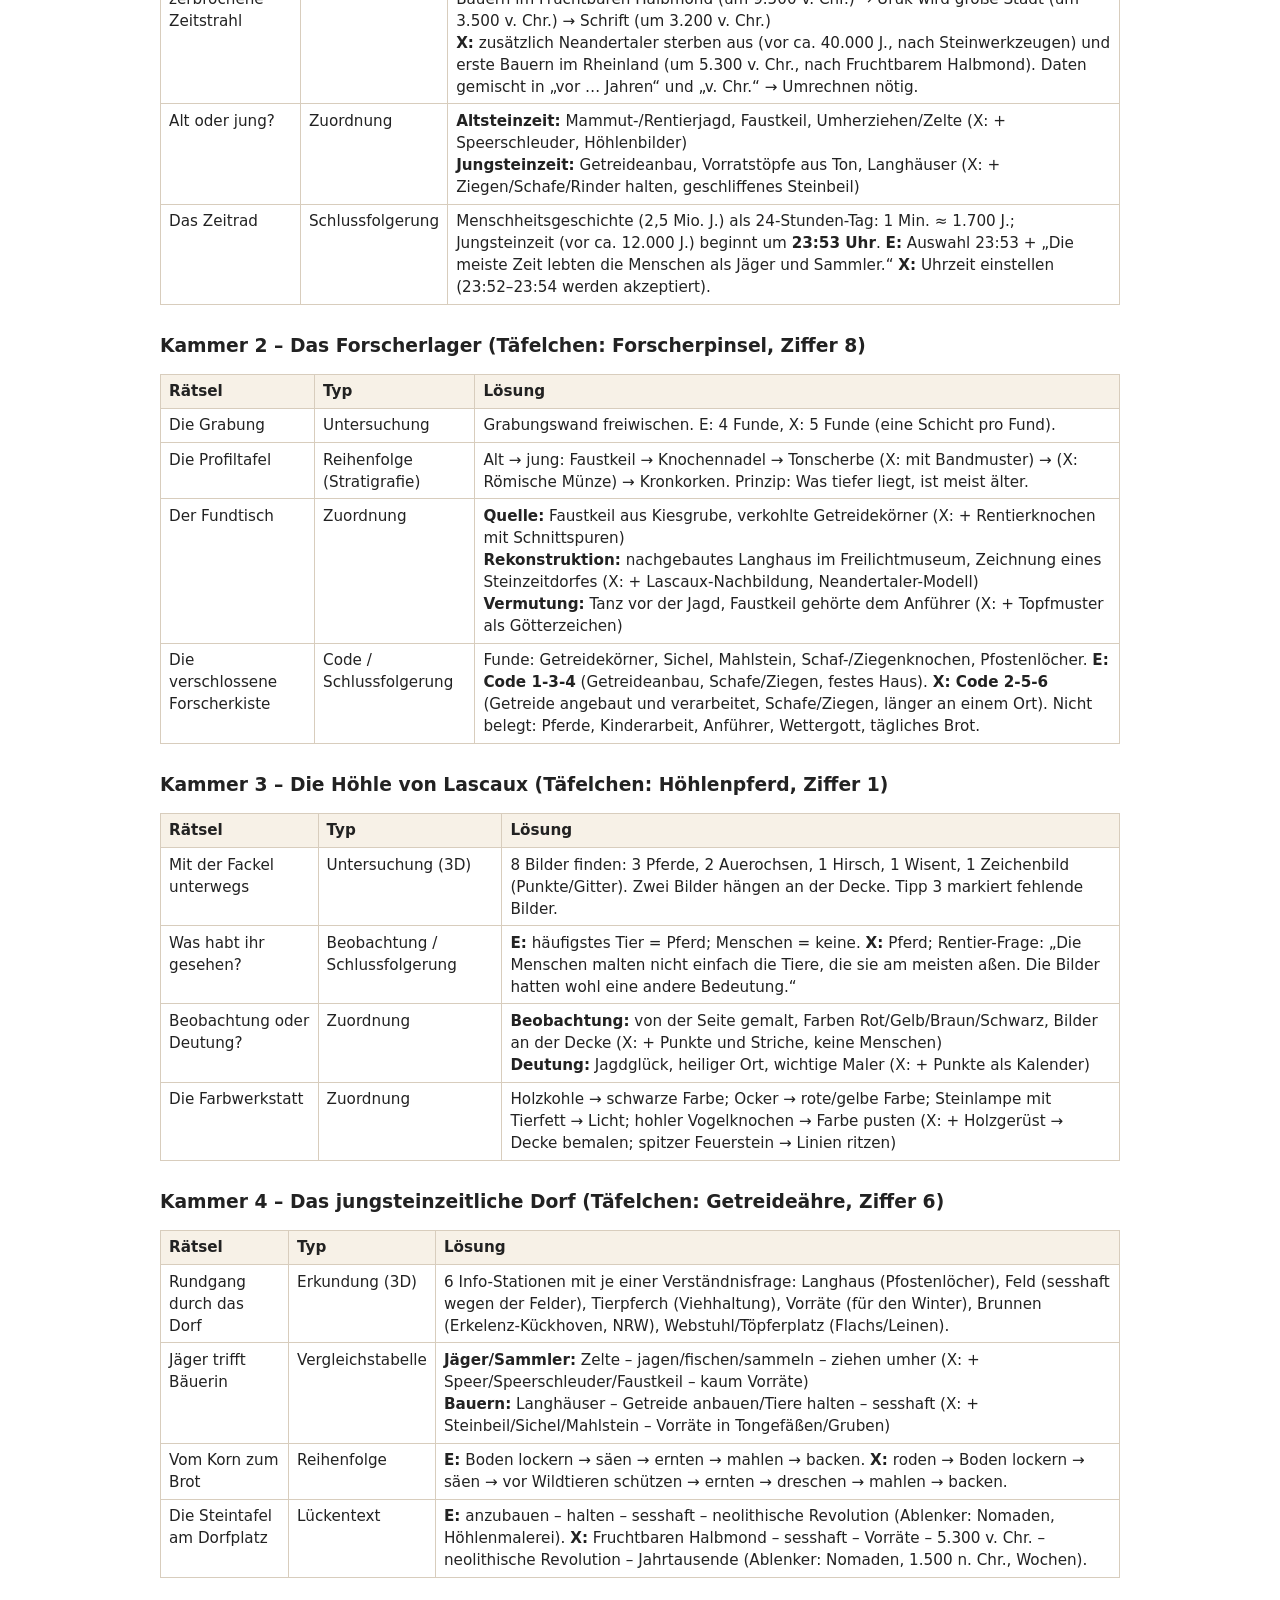
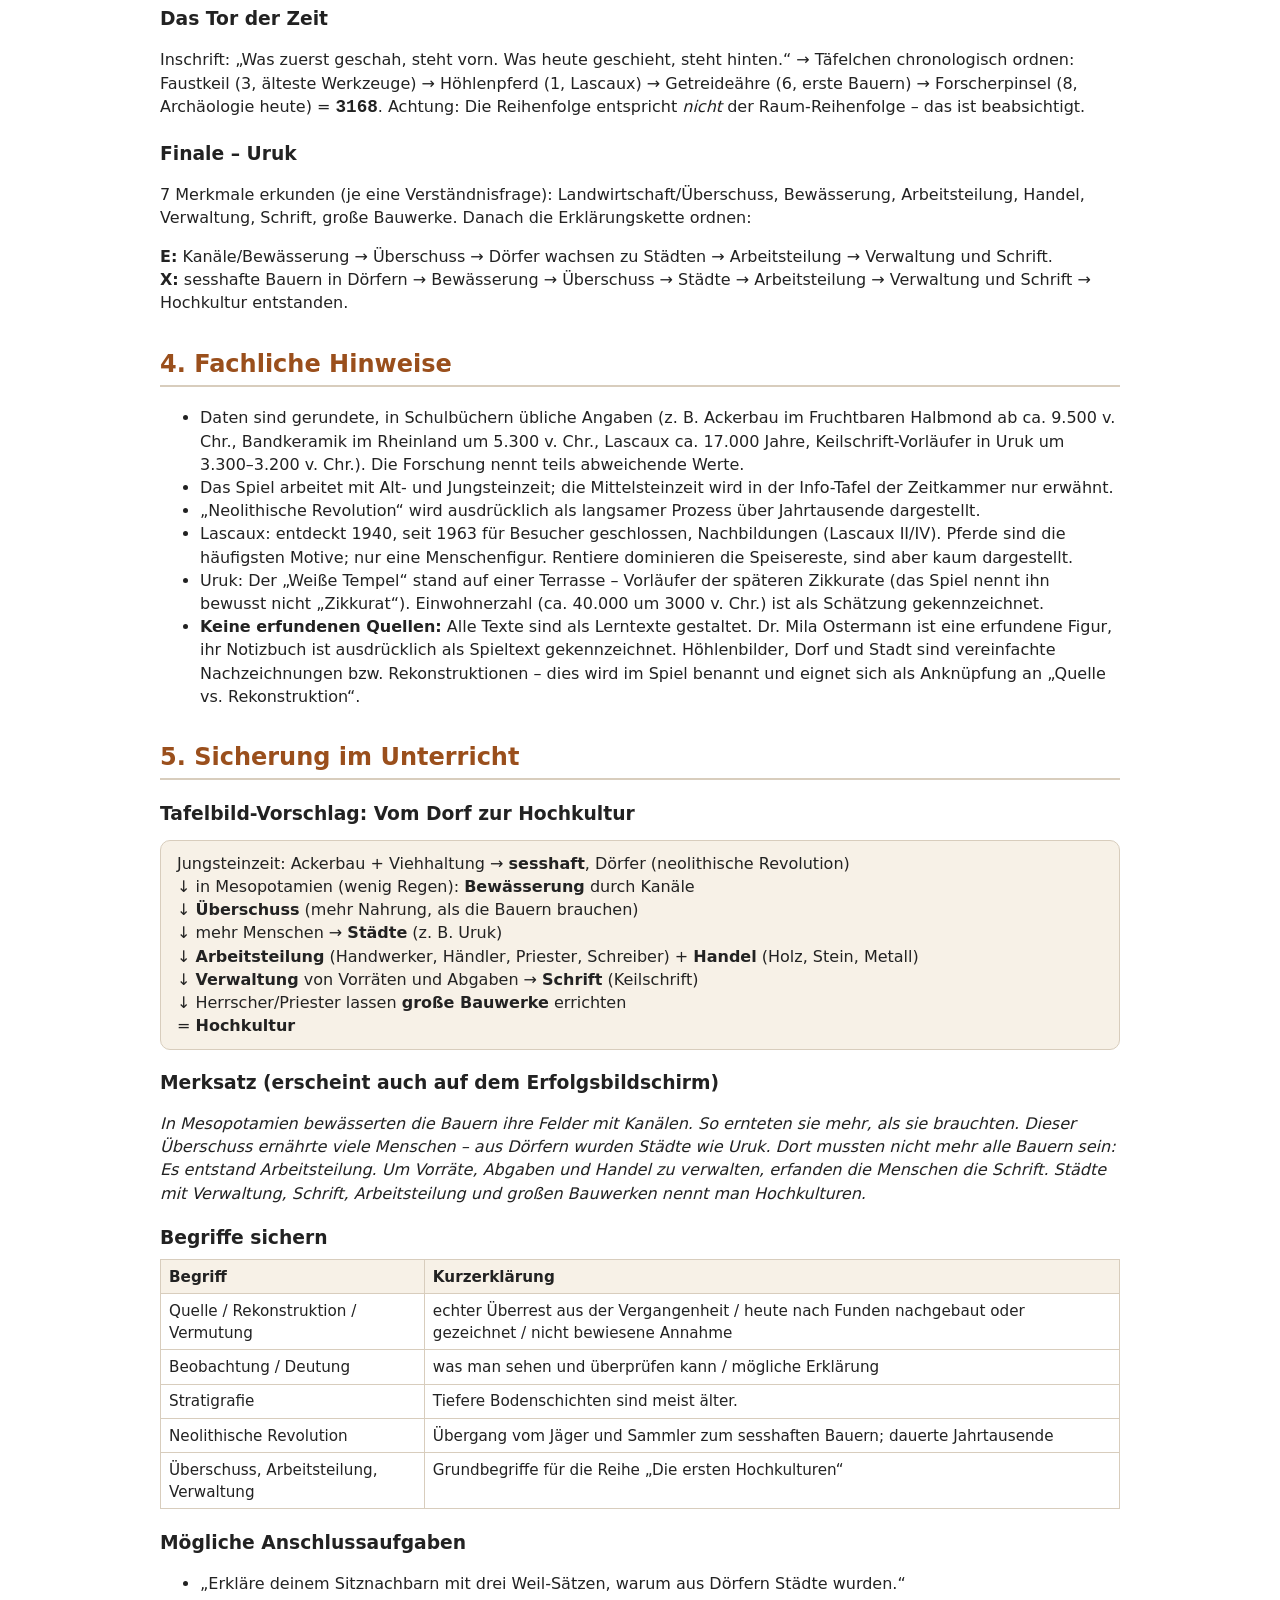
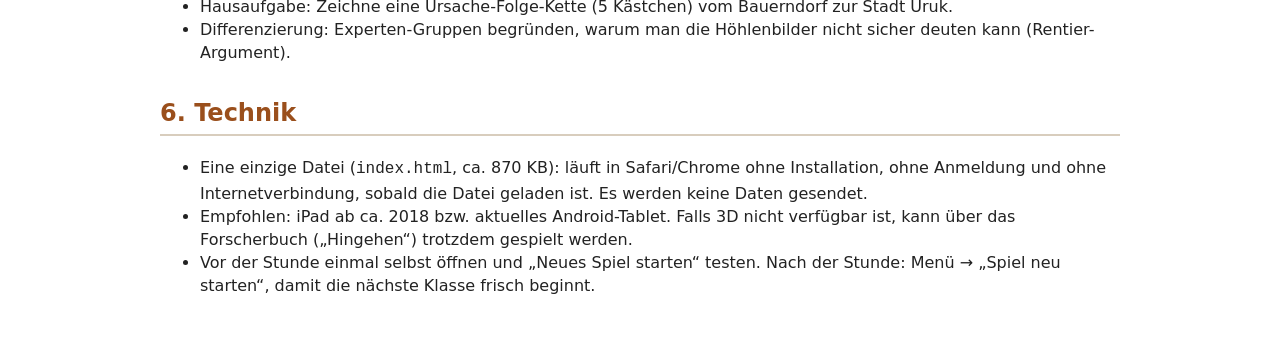
==== commit 23e9d02d: "Einstellung: Wisch-Steuerung beim Umsehen umkehrbar (X/Y getrennt) Co-Authored-By: Claude Fable 5 <n" ====
--- a/erste-stadt/lehrkraft.html
+++ b/erste-stadt/lehrkraft.html
@@ -49,7 +49,7 @@
   <li><b>Forscherbuch</b> (oben rechts): Fortschritt aller Kammern, Button „Hingehen“ führt direkt zu jedem Rätsel → keine Sackgassen, auch wenn sich jemand „verläuft“.</li>
   <li><b>Hilfesystem:</b> je Rätsel drei Stufen (Denkanstoß → konkreter Tipp → Lösung mit „Lösung einsetzen“). Nach zwei Fehlversuchen blinkt die Tipp-Taste. Genutzte Tipps werden gezählt (Erfolgsbildschirm + Lehrkraft-Menü).</li>
   <li><b>Speichern:</b> Der Spielstand wird automatisch auf dem Gerät gespeichert („Weiterspielen“ nach Neuladen).</li>
-  <li><b>Animationen</b> können im Startbildschirm oder im Menü abgeschaltet werden; die Tor-Sequenz hat eine „Überspringen“-Taste. Im Menü gibt es außerdem „Große Schrift“.</li>
+  <li><b>Animationen</b> können im Startbildschirm oder im Menü abgeschaltet werden; die Tor-Sequenz hat eine „Überspringen“-Taste. Im Menü gibt es außerdem „Große Schrift“ und die Möglichkeit, die Wisch-Steuerung beim Umsehen umzukehren (hoch/runter bzw. links/rechts getrennt) – hilfreich für Kinder, die aus anderen Spielen eine bestimmte Richtung gewohnt sind.</li>
   <li>Die Kammern werden nacheinander freigeschaltet (1 → 2 → 3 → 4). Innerhalb einer Kammer ist die Reihenfolge frei (Ausnahme: Profiltafel erst nach der Grabung, Fragen in Lascaux erst nach der Bildersuche).</li>
 </ul>
 
